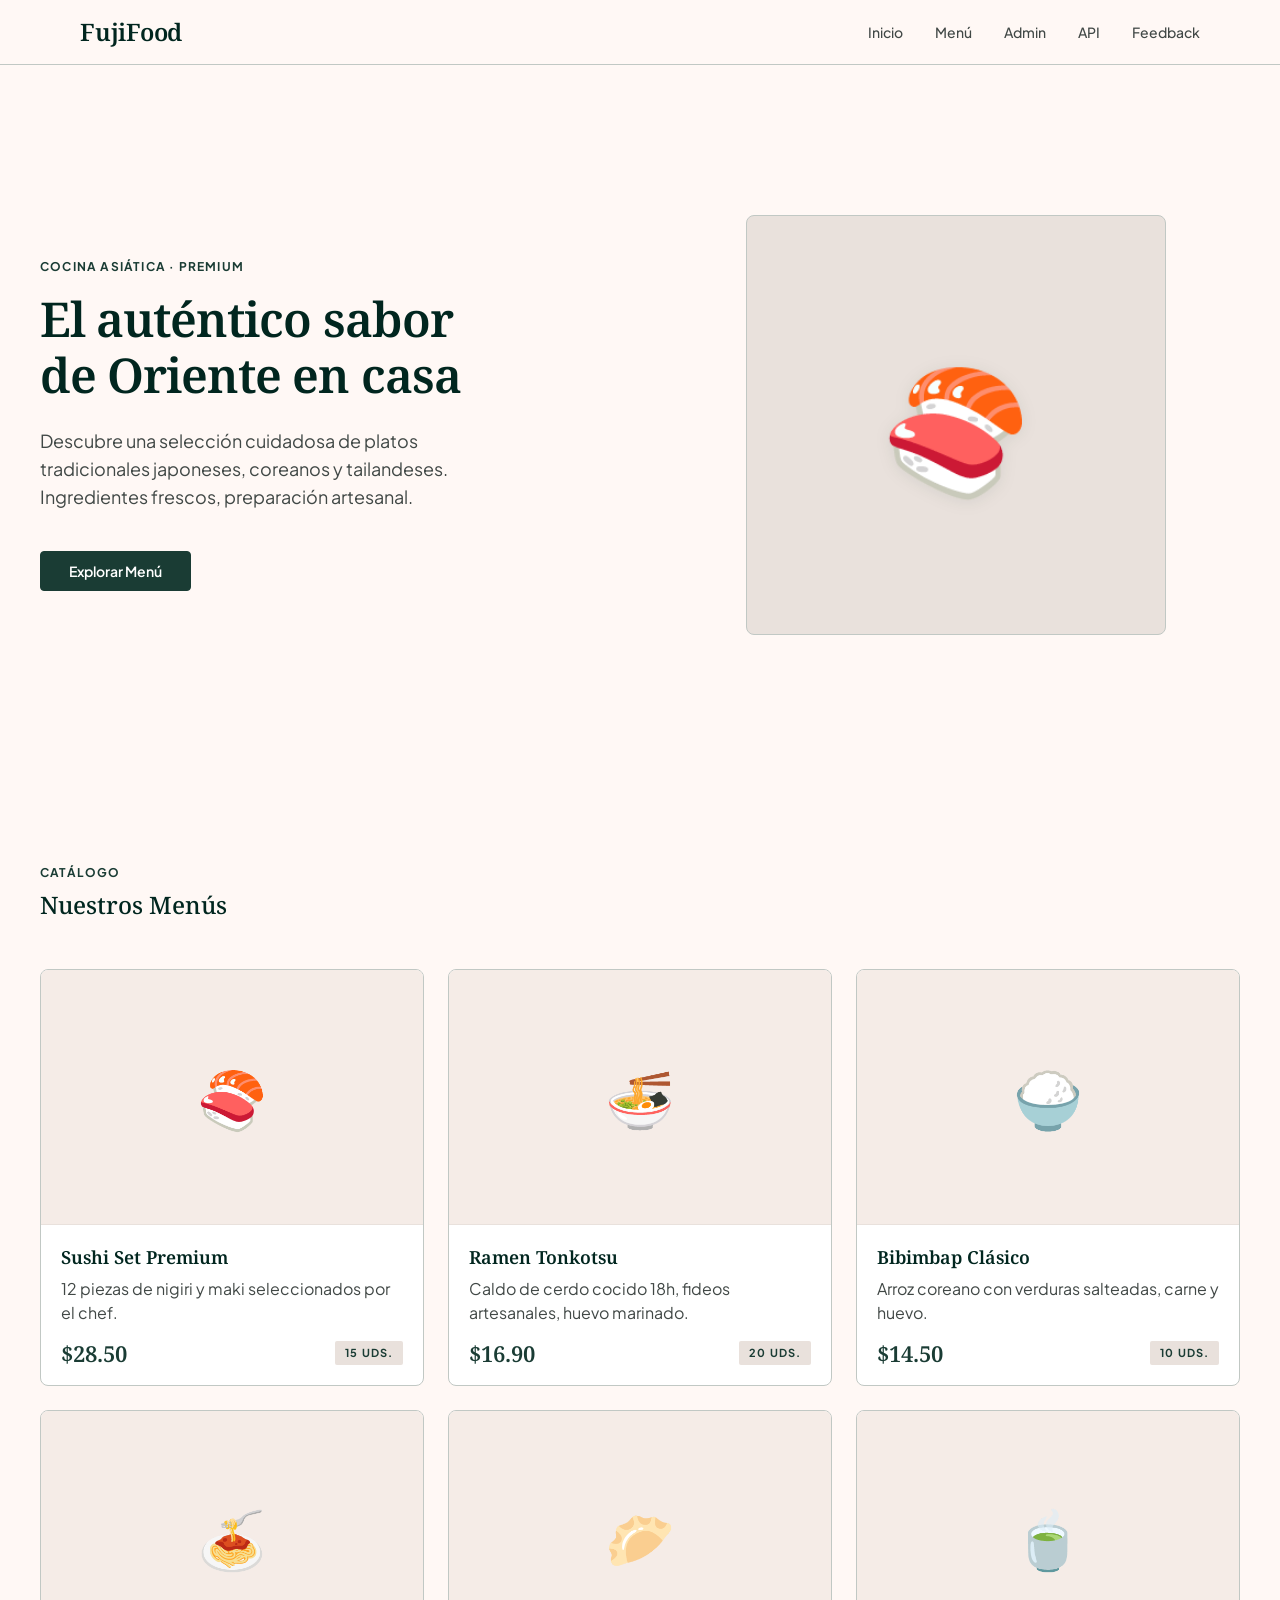
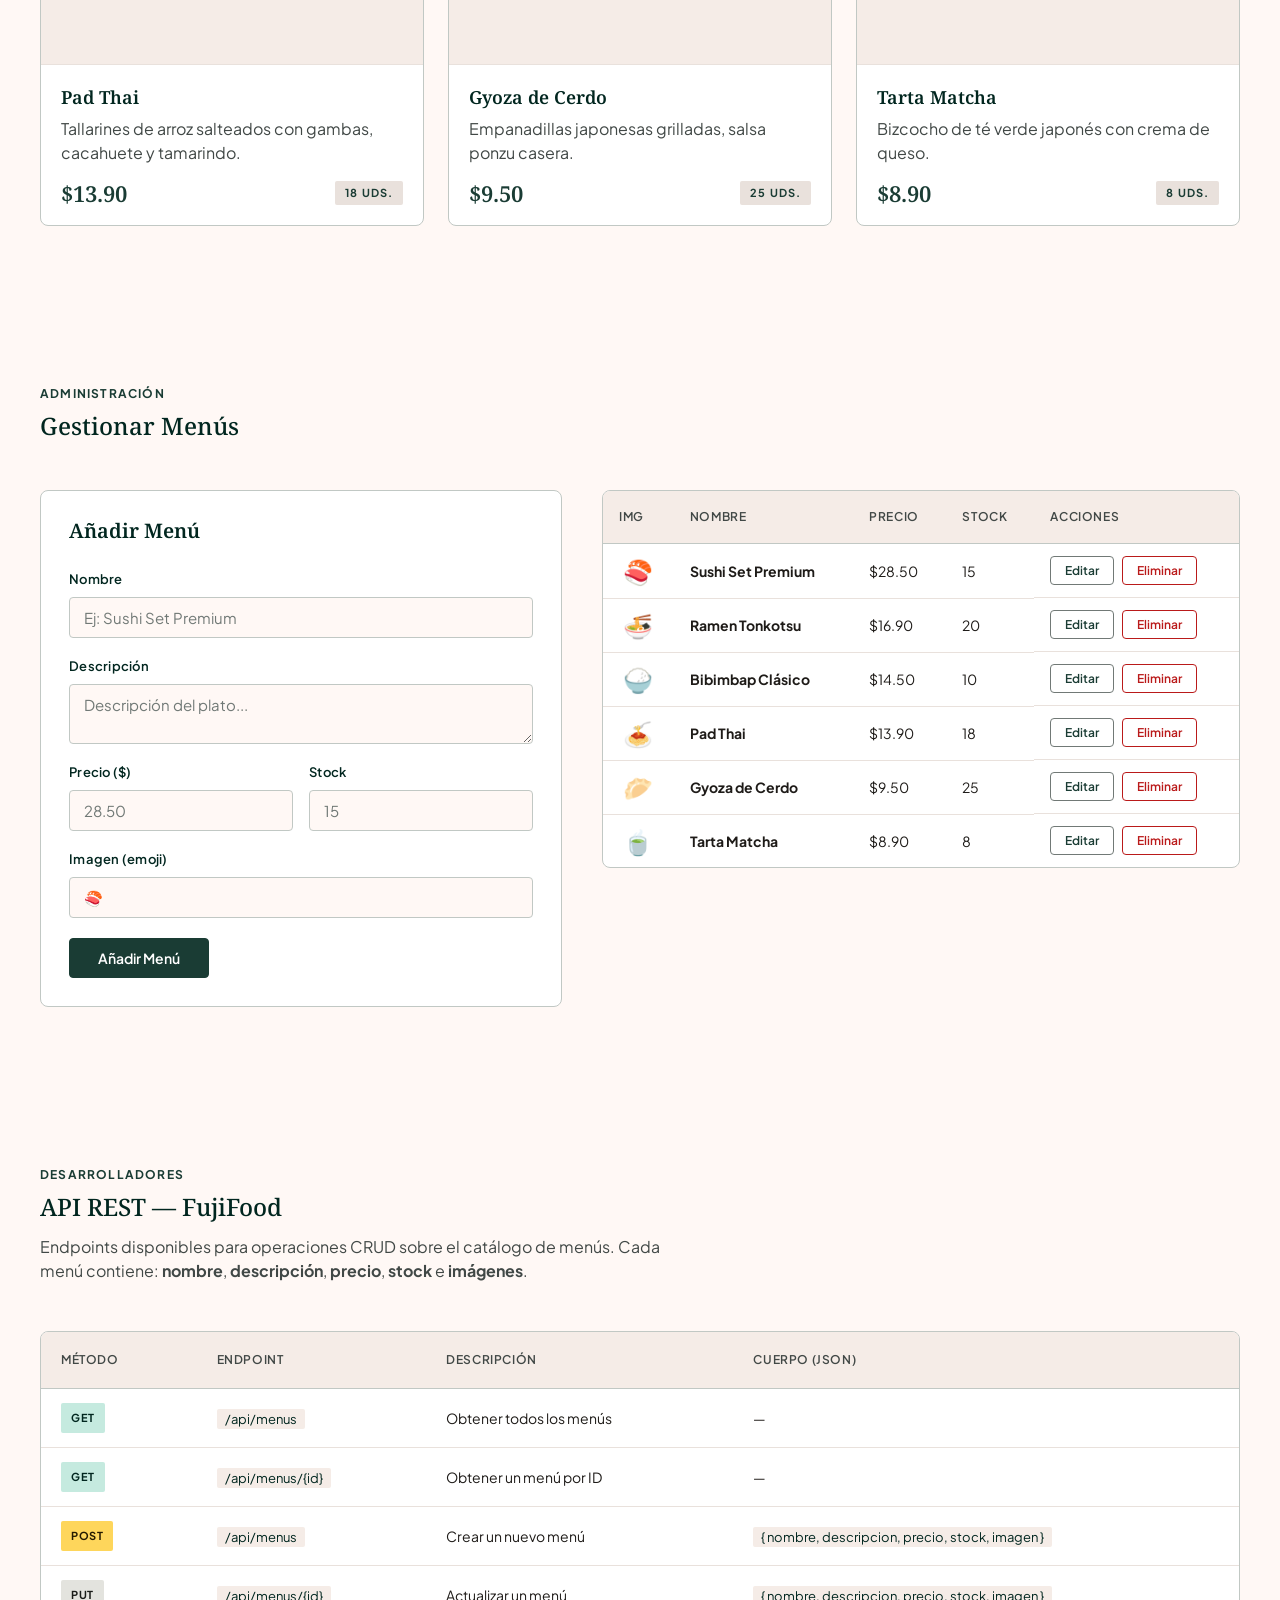
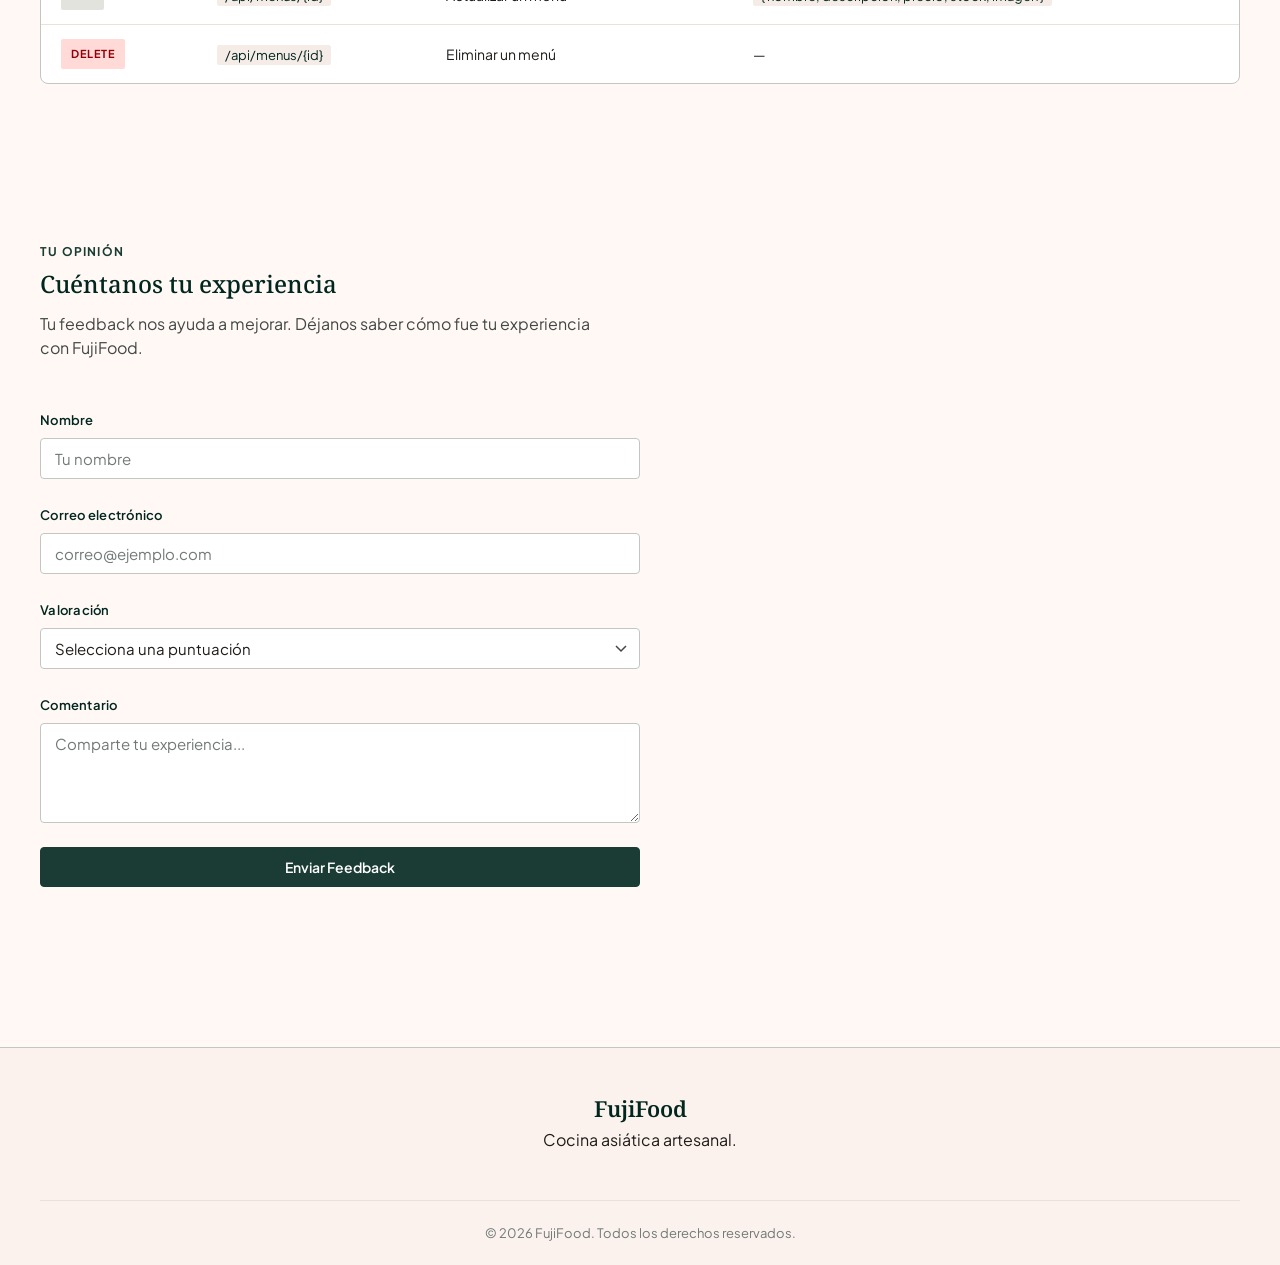
==== index.html @ 8ef65233 "Estructura inicial del proyecto" ====
<!DOCTYPE html>
<html lang="es">
<head>
  <meta charset="UTF-8" />
  <meta name="viewport" content="width=device-width, initial-scale=1.0" />
  <title>FujiFood — Cocina Asiática</title>
  <link rel="preconnect" href="https://fonts.googleapis.com" />
  <link rel="preconnect" href="https://fonts.gstatic.com" crossorigin />
  <link href="https://fonts.googleapis.com/css2?family=Noto+Serif:wght@400;500;600;700&family=Plus+Jakarta+Sans:wght@400;500;600;700&display=swap" rel="stylesheet" />
  <link rel="stylesheet" href="style.css" />
</head>
<body>

  <!-- NAVBAR -->
  <header class="navbar">
    <div class="navbar__inner container">
      <a href="#" class="navbar__logo">FujiFood</a>
      <nav class="navbar__links">
        <a href="#home">Inicio</a>
        <a href="#menu">Menú</a>
        <a href="#admin">Admin</a>
        <a href="#api">API</a>
        <a href="#feedback">Feedback</a>
      </nav>
      <button class="navbar__toggle" aria-label="Abrir menú">
        <span></span><span></span><span></span>
      </button>
    </div>
  </header>

  <main>

    <!-- HERO -->
    <section id="home" class="hero container">
      <div class="hero__content">
        <span class="hero__label label-caps">Cocina Asiática · Premium</span>
        <h1 class="hero__title display-lg">El auténtico sabor<br />de Oriente en casa</h1>
        <p class="hero__desc body-lg">
          Descubre una selección cuidadosa de platos tradicionales japoneses,
          coreanos y tailandeses. Ingredientes frescos, preparación artesanal.
        </p>
        <a href="#menu" class="btn btn--primary">Explorar Menú</a>
      </div>
      <div class="hero__visual">
        <div class="hero__image-placeholder">
          <span class="hero__emoji">🍣</span>
        </div>
      </div>
    </section>

    <!-- MENÚ / CATÁLOGO -->
    <section id="menu" class="section container">
      <div class="section__header">
        <span class="label-caps">Catálogo</span>
        <h2 class="headline-md">Nuestros Menús</h2>
      </div>

      <div class="catalog" id="catalog-container">
        <!-- Los productos se cargarán desde la API -->
      </div>
    </section>

    <!-- ADMIN -->
    <section id="admin" class="admin section container">
      <div class="section__header">
        <span class="label-caps">Administración</span>
        <h2 class="headline-md">Gestionar Menús</h2>
      </div>

      <div class="admin__layout">
        <div class="admin__form-wrapper">
          <h3 class="admin__form-title" id="form-title">Añadir Menú</h3>
          <form class="admin__form" id="admin-form">
            <div class="admin__group">
              <label for="admin-name" class="admin__label">Nombre</label>
              <input type="text" id="admin-name" class="admin__input" placeholder="Ej: Sushi Set Premium" required />
            </div>
            <div class="admin__group">
              <label for="admin-desc" class="admin__label">Descripción</label>
              <textarea id="admin-desc" class="admin__textarea" rows="2" placeholder="Descripción del plato..." required></textarea>
            </div>
            <div class="admin__row">
              <div class="admin__group">
                <label for="admin-price" class="admin__label">Precio ($)</label>
                <input type="number" id="admin-price" class="admin__input" step="0.01" min="0" placeholder="28.50" required />
              </div>
              <div class="admin__group">
                <label for="admin-stock" class="admin__label">Stock</label>
                <input type="number" id="admin-stock" class="admin__input" min="0" placeholder="15" required />
              </div>
            </div>
            <div class="admin__group">
              <label for="admin-image" class="admin__label">Imagen (emoji)</label>
              <input type="text" id="admin-image" class="admin__input" placeholder="🍣" maxlength="2" required />
            </div>
            <div class="admin__actions">
              <button type="submit" class="btn btn--primary" id="admin-submit">Añadir Menú</button>
              <button type="button" class="btn btn--secondary" id="admin-cancel" style="display:none">Cancelar</button>
            </div>
          </form>
        </div>

        <div class="admin__table-wrapper">
          <table class="admin__table">
            <thead>
              <tr>
                <th>Img</th>
                <th>Nombre</th>
                <th>Precio</th>
                <th>Stock</th>
                <th>Acciones</th>
              </tr>
            </thead>
            <tbody id="admin-table-body"></tbody>
          </table>
          <p class="admin__empty" id="admin-empty">No hay menús registrados.</p>
        </div>
      </div>
    </section>

    <!-- API DOCUMENTATION -->
    <section id="api" class="section container">
      <div class="section__header">
        <span class="label-caps">Desarrolladores</span>
        <h2 class="headline-md">API REST — FujiFood</h2>
        <p class="body-md api__intro">
          Endpoints disponibles para operaciones CRUD sobre el catálogo de menús.
          Cada menú contiene: <strong>nombre</strong>, <strong>descripción</strong>,
          <strong>precio</strong>, <strong>stock</strong> e <strong>imágenes</strong>.
        </p>
      </div>

      <div class="api-table-wrapper">
        <table class="api-table">
          <thead>
            <tr>
              <th>Método</th>
              <th>Endpoint</th>
              <th>Descripción</th>
              <th>Cuerpo (JSON)</th>
            </tr>
          </thead>
          <tbody>
            <tr>
              <td><span class="method method--get">GET</span></td>
              <td><code>/api/menus</code></td>
              <td>Obtener todos los menús</td>
              <td>—</td>
            </tr>
            <tr>
              <td><span class="method method--get">GET</span></td>
              <td><code>/api/menus/{id}</code></td>
              <td>Obtener un menú por ID</td>
              <td>—</td>
            </tr>
            <tr>
              <td><span class="method method--post">POST</span></td>
              <td><code>/api/menus</code></td>
              <td>Crear un nuevo menú</td>
              <td><code>{ nombre, descripcion, precio, stock, imagen }</code></td>
            </tr>
            <tr>
              <td><span class="method method--put">PUT</span></td>
              <td><code>/api/menus/{id}</code></td>
              <td>Actualizar un menú</td>
              <td><code>{ nombre, descripcion, precio, stock, imagen }</code></td>
            </tr>
            <tr>
              <td><span class="method method--delete">DELETE</span></td>
              <td><code>/api/menus/{id}</code></td>
              <td>Eliminar un menú</td>
              <td>—</td>
            </tr>
          </tbody>
        </table>
      </div>
    </section>

    <!-- FEEDBACK -->
    <section id="feedback" class="feedback section container">
      <div class="section__header">
        <span class="label-caps">Tu opinión</span>
        <h2 class="headline-md">Cuéntanos tu experiencia</h2>
        <p class="body-md feedback__intro">
          Tu feedback nos ayuda a mejorar. Déjanos saber cómo fue tu experiencia
          con FujiFood.
        </p>
      </div>

      <form class="feedback__form" id="feedback-form" novalidate>
        <div class="feedback__group">
          <label for="feedback-name" class="feedback__label">Nombre</label>
          <input type="text" id="feedback-name" class="feedback__input" placeholder="Tu nombre" required />
          <span class="feedback__error" id="name-error">El nombre es obligatorio.</span>
        </div>

        <div class="feedback__group">
          <label for="feedback-email" class="feedback__label">Correo electrónico</label>
          <input type="email" id="feedback-email" class="feedback__input" placeholder="correo@ejemplo.com" required />
          <span class="feedback__error" id="email-error">Ingresa un correo válido.</span>
        </div>

        <div class="feedback__group">
          <label for="feedback-rating" class="feedback__label">Valoración</label>
          <select id="feedback-rating" class="feedback__select" required>
            <option value="" disabled selected>Selecciona una puntuación</option>
            <option value="5">★★★★★ — Excelente</option>
            <option value="4">★★★★☆ — Muy bueno</option>
            <option value="3">★★★☆☆ — Bueno</option>
            <option value="2">★★☆☆☆ — Regular</option>
            <option value="1">★☆☆☆☆ — Malo</option>
          </select>
          <span class="feedback__error" id="rating-error">Selecciona una valoración.</span>
        </div>

        <div class="feedback__group">
          <label for="feedback-message" class="feedback__label">Comentario</label>
          <textarea id="feedback-message" class="feedback__textarea" rows="4" placeholder="Comparte tu experiencia..." required></textarea>
          <span class="feedback__error" id="message-error">El comentario no puede estar vacío.</span>
        </div>

        <button type="submit" class="btn btn--primary">Enviar Feedback</button>
        <p class="feedback__success" id="feedback-success">¡Gracias por tu feedback!</p>
      </form>
    </section>

  </main>

  <!-- FOOTER -->
  <footer class="footer">
    <div class="footer__inner container">
      <div class="footer__brand">
        <h3 class="footer__logo">FujiFood</h3>
        <p class="body-md">Cocina asiática artesanal.</p>
      </div>
    </div>
    <div class="footer__bottom container">
      <p class="body-sm">&copy; 2026 FujiFood. Todos los derechos reservados.</p>
    </div>
  </footer>

  <script src="script.js"></script>
   

</body>
</html>
---- style.css ----
/* ============================================
   FujiFood — Design System
   Basado en "Emerald Umami" (designe.md)
   ============================================ */

/* --- Reset & Base --- */
*,
*::before,
*::after {
  margin: 0;
  padding: 0;
  box-sizing: border-box;
}

html {
  scroll-behavior: smooth;
  -webkit-font-smoothing: antialiased;
}

body {
  background: #fff8f5;
  color: #1e1b18;
  font-family: 'Plus Jakarta Sans', sans-serif;
  font-size: 16px;
  line-height: 24px;
}

img {
  display: block;
  max-width: 100%;
}

a {
  color: inherit;
  text-decoration: none;
}

/* --- Container --- */
.container {
  max-width: 1200px;
  margin: 0 auto;
  padding: 0 40px;
}

@media (max-width: 768px) {
  .container {
    padding: 0 16px;
  }
}

/* --- Typography Utility Classes --- */
.display-lg {
  font-family: 'Noto Serif', serif;
  font-size: 48px;
  font-weight: 600;
  line-height: 56px;
  letter-spacing: -0.02em;
}

.headline-md {
  font-family: 'Noto Serif', serif;
  font-size: 24px;
  font-weight: 500;
  line-height: 32px;
}

.body-lg {
  font-family: 'Plus Jakarta Sans', sans-serif;
  font-size: 18px;
  font-weight: 400;
  line-height: 28px;
}

.body-md {
  font-family: 'Plus Jakarta Sans', sans-serif;
  font-size: 16px;
  font-weight: 400;
  line-height: 24px;
}

.label-caps {
  font-family: 'Plus Jakarta Sans', sans-serif;
  font-size: 12px;
  font-weight: 700;
  line-height: 16px;
  letter-spacing: 0.1em;
  text-transform: uppercase;
}

/* --- Navbar --- */
.navbar {
  position: sticky;
  top: 0;
  z-index: 100;
  background: rgba(255, 248, 245, 0.92);
  backdrop-filter: blur(8px);
  border-bottom: 1px solid #c1c8c4;
}

.navbar__inner {
  display: flex;
  align-items: center;
  justify-content: space-between;
  height: 64px;
}

.navbar__logo {
  font-family: 'Noto Serif', serif;
  font-size: 24px;
  font-weight: 600;
  color: #01261f;
  letter-spacing: -0.01em;
}

.navbar__links {
  display: flex;
  gap: 32px;
}

.navbar__links a {
  font-family: 'Plus Jakarta Sans', sans-serif;
  font-size: 14px;
  font-weight: 500;
  color: #414846;
  transition: color 0.2s;
}

.navbar__links a:hover {
  color: #01261f;
}

.navbar__toggle {
  display: none;
  flex-direction: column;
  gap: 4px;
  background: none;
  border: none;
  cursor: pointer;
  padding: 4px;
}

.navbar__toggle span {
  display: block;
  width: 20px;
  height: 2px;
  background: #1e1b18;
  border-radius: 2px;
}

@media (max-width: 768px) {
  .navbar__links {
    display: none;
  }
  .navbar__toggle {
    display: flex;
  }
}

/* --- Buttons --- */
.btn {
  display: inline-flex;
  align-items: center;
  justify-content: center;
  font-family: 'Plus Jakarta Sans', sans-serif;
  font-size: 14px;
  font-weight: 600;
  line-height: 1;
  padding: 12px 28px;
  border-radius: 4px;
  border: 1px solid transparent;
  cursor: pointer;
  transition: background 0.25s, color 0.25s, border-color 0.25s;
}

.btn--primary {
  background: #1a3c34;
  color: #ffffff;
  border-color: #1a3c34;
}

.btn--primary:hover {
  background: #01261f;
  border-color: #01261f;
}

.btn--secondary {
  background: transparent;
  color: #1a3c34;
  border-color: #717976;
}

.btn--secondary:hover {
  border-color: #1a3c34;
  background: rgba(26, 60, 52, 0.06);
}

/* --- Sections --- */
.section {
  padding: 80px 0;
}

.section__header {
  margin-bottom: 48px;
}

.section__header .label-caps {
  display: block;
  margin-bottom: 8px;
  color: #1a3c34;
}

.section__header h2 {
  color: #01261f;
}

/* --- Hero --- */
.hero {
  display: flex;
  align-items: center;
  gap: 64px;
  padding: 80px 0;
  min-height: 80vh;
}

.hero__content {
  flex: 1;
}

.hero__label {
  display: block;
  margin-bottom: 16px;
  color: #1a3c34;
}

.hero__title {
  color: #01261f;
  margin-bottom: 24px;
}

.hero__desc {
  color: #414846;
  margin-bottom: 40px;
  max-width: 480px;
}

.hero__visual {
  flex: 1;
  display: flex;
  justify-content: center;
}

.hero__image-placeholder {
  width: 100%;
  max-width: 420px;
  aspect-ratio: 1;
  border-radius: 8px;
  background: #e9e1dc;
  display: flex;
  align-items: center;
  justify-content: center;
  border: 1px solid #c1c8c4;
}

.hero__emoji {
  font-size: 120px;
  line-height: 1;
  filter: drop-shadow(0 2px 8px rgba(1, 38, 31, 0.08));
}

@media (max-width: 768px) {
  .hero {
    flex-direction: column;
    padding: 48px 0;
    gap: 40px;
    min-height: auto;
  }
  .hero__title {
    font-size: 32px;
    line-height: 40px;
    letter-spacing: -0.01em;
  }
}

/* --- Catalog / Cards --- */
.catalog {
  display: grid;
  grid-template-columns: repeat(3, 1fr);
  gap: 24px;
}

@media (max-width: 900px) {
  .catalog {
    grid-template-columns: repeat(2, 1fr);
  }
}

@media (max-width: 560px) {
  .catalog {
    grid-template-columns: 1fr;
  }
}

.card {
  border: 1px solid #c1c8c4;
  border-radius: 8px;
  overflow: hidden;
  background: #ffffff;
  transition: border-color 0.25s;
}

.card:hover {
  border-color: #717976;
}

.card__image {
  width: 100%;
  aspect-ratio: 3 / 2;
  background: #f5ece7;
  display: flex;
  align-items: center;
  justify-content: center;
  border-bottom: 1px solid #e9e1dc;
}

.card__emoji {
  font-size: 56px;
  line-height: 1;
}

.card__body {
  padding: 20px;
}

.card__title {
  font-family: 'Noto Serif', serif;
  font-size: 18px;
  font-weight: 600;
  color: #01261f;
  margin-bottom: 8px;
}

.card__desc {
  color: #414846;
  margin-bottom: 16px;
}

.card__meta {
  display: flex;
  align-items: center;
  justify-content: space-between;
}

.card__price {
  font-family: 'Noto Serif', serif;
  font-size: 22px;
  font-weight: 600;
  color: #1a3c34;
}

.card__stock {
  padding: 4px 10px;
  border-radius: 2px;
  font-size: 11px;
}

.card__stock--available {
  background: #e9e1dc;
  color: #1a3c34;
}

.card__stock--empty {
  background: #ffdad6;
  color: #93000a;
}

/* --- API Table --- */
.api__intro {
  color: #414846;
  margin-top: 12px;
  max-width: 640px;
}

.api-table-wrapper {
  overflow-x: auto;
  border: 1px solid #c1c8c4;
  border-radius: 8px;
  background: #ffffff;
}

.api-table {
  width: 100%;
  border-collapse: collapse;
  font-family: 'Plus Jakarta Sans', sans-serif;
  font-size: 14px;
}

.api-table th {
  text-align: left;
  padding: 16px 20px;
  font-weight: 600;
  font-size: 12px;
  letter-spacing: 0.05em;
  text-transform: uppercase;
  color: #414846;
  background: #f5ece7;
  border-bottom: 1px solid #c1c8c4;
}

.api-table td {
  padding: 14px 20px;
  color: #1e1b18;
  border-bottom: 1px solid #e9e1dc;
}

.api-table tr:last-child td {
  border-bottom: none;
}

.api-table code {
  font-family: 'Plus Jakarta Sans', monospace;
  font-size: 13px;
  background: #f5ece7;
  padding: 2px 8px;
  border-radius: 2px;
  color: #01261f;
}

.method {
  display: inline-block;
  font-size: 11px;
  font-weight: 700;
  letter-spacing: 0.05em;
  padding: 3px 10px;
  border-radius: 2px;
}

.method--get {
  background: #c5eadf;
  color: #01261f;
}

.method--post {
  background: #fed65b;
  color: #241a00;
}

.method--put {
  background: #e3e3de;
  color: #1a1c19;
}

.method--delete {
  background: #ffdad6;
  color: #93000a;
}

/* --- Admin --- */
.admin__layout {
  display: grid;
  grid-template-columns: 1fr 1.5fr;
  gap: 40px;
  align-items: start;
}

@media (max-width: 860px) {
  .admin__layout {
    grid-template-columns: 1fr;
  }
}

.admin__form-wrapper {
  background: #ffffff;
  border: 1px solid #c1c8c4;
  border-radius: 8px;
  padding: 28px;
}

.admin__form-title {
  font-family: 'Noto Serif', serif;
  font-size: 20px;
  font-weight: 600;
  color: #01261f;
  margin-bottom: 24px;
}

.admin__form {
  display: flex;
  flex-direction: column;
  gap: 16px;
}

.admin__group {
  display: flex;
  flex-direction: column;
  gap: 6px;
}

.admin__label {
  font-family: 'Plus Jakarta Sans', sans-serif;
  font-size: 13px;
  font-weight: 600;
  color: #01261f;
  letter-spacing: 0.02em;
}

.admin__input,
.admin__textarea {
  font-family: 'Plus Jakarta Sans', sans-serif;
  font-size: 15px;
  color: #1e1b18;
  background: #fff8f5;
  border: 1px solid #c1c8c4;
  border-radius: 4px;
  padding: 10px 14px;
  outline: none;
  transition: border-color 0.2s;
}

.admin__input:focus,
.admin__textarea:focus {
  border-color: #1a3c34;
}

.admin__input::placeholder,
.admin__textarea::placeholder {
  color: #717976;
}

.admin__textarea {
  resize: vertical;
  min-height: 60px;
}

.admin__row {
  display: grid;
  grid-template-columns: 1fr 1fr;
  gap: 16px;
}

.admin__actions {
  display: flex;
  gap: 12px;
  margin-top: 4px;
}

.admin__table-wrapper {
  overflow-x: auto;
  border: 1px solid #c1c8c4;
  border-radius: 8px;
  background: #ffffff;
}

.admin__table {
  width: 100%;
  border-collapse: collapse;
  font-family: 'Plus Jakarta Sans', sans-serif;
  font-size: 14px;
}

.admin__table th {
  text-align: left;
  padding: 14px 16px;
  font-weight: 600;
  font-size: 12px;
  letter-spacing: 0.05em;
  text-transform: uppercase;
  color: #414846;
  background: #f5ece7;
  border-bottom: 1px solid #c1c8c4;
}

.admin__table td {
  padding: 12px 16px;
  color: #1e1b18;
  border-bottom: 1px solid #e9e1dc;
  vertical-align: middle;
}

.admin__table tr:last-child td {
  border-bottom: none;
}

.admin__cell-img {
  font-size: 24px;
  text-align: center;
}

.admin__cell-actions {
  display: flex;
  gap: 8px;
}

.admin__btn {
  font-family: 'Plus Jakarta Sans', sans-serif;
  font-size: 12px;
  font-weight: 600;
  padding: 6px 14px;
  border-radius: 4px;
  border: 1px solid transparent;
  cursor: pointer;
  transition: background 0.2s, color 0.2s;
}

.admin__btn--edit {
  background: transparent;
  color: #1a3c34;
  border-color: #717976;
}

.admin__btn--edit:hover {
  border-color: #1a3c34;
  background: rgba(26, 60, 52, 0.06);
}

.admin__btn--delete {
  background: transparent;
  color: #ba1a1a;
  border-color: #ba1a1a;
}

.admin__btn--delete:hover {
  background: #ba1a1a;
  color: #ffffff;
}

.admin__empty {
  padding: 32px 16px;
  text-align: center;
  color: #717976;
  font-size: 14px;
}

/* --- Feedback --- */
.feedback__intro {
  color: #414846;
  margin-top: 12px;
  max-width: 560px;
}

.feedback__form {
  max-width: 600px;
  display: flex;
  flex-direction: column;
  gap: 24px;
}

.feedback__group {
  display: flex;
  flex-direction: column;
  gap: 6px;
}

.feedback__label {
  font-family: 'Plus Jakarta Sans', sans-serif;
  font-size: 13px;
  font-weight: 600;
  color: #01261f;
  letter-spacing: 0.02em;
}

.feedback__input,
.feedback__select,
.feedback__textarea {
  font-family: 'Plus Jakarta Sans', sans-serif;
  font-size: 15px;
  color: #1e1b18;
  background: #ffffff;
  border: 1px solid #c1c8c4;
  border-radius: 4px;
  padding: 10px 14px;
  outline: none;
  transition: border-color 0.2s;
}

.feedback__input:focus,
.feedback__select:focus,
.feedback__textarea:focus {
  border-color: #1a3c34;
}

.feedback__input::placeholder,
.feedback__textarea::placeholder {
  color: #717976;
}

.feedback__select {
  appearance: none;
  background-image: url("data:image/svg+xml,%3Csvg xmlns='http://www.w3.org/2000/svg' width='12' height='8'%3E%3Cpath d='M1 1l5 5 5-5' stroke='%23414846' stroke-width='1.5' fill='none'/%3E%3C/svg%3E");
  background-repeat: no-repeat;
  background-position: right 12px center;
  cursor: pointer;
}

.feedback__textarea {
  resize: vertical;
  min-height: 100px;
}

.feedback__error {
  display: none;
  font-size: 12px;
  color: #ba1a1a;
  line-height: 1.4;
}

.feedback__error--visible {
  display: block;
}

.feedback__success {
  display: none;
  font-family: 'Plus Jakarta Sans', sans-serif;
  font-size: 15px;
  font-weight: 600;
  color: #1a3c34;
  margin-top: 4px;
}

.feedback__success--visible {
  display: block;
}

/* --- Footer --- */
.footer {
  margin-top: 80px;
  border-top: 1px solid #c1c8c4;
  background: #fbf2ed;
}

.footer__inner {
  display: flex;
  justify-content: center;
  padding: 48px 0;
  text-align: center;
}

.footer__logo {
  font-family: 'Noto Serif', serif;
  font-size: 22px;
  font-weight: 600;
  color: #01261f;
  margin-bottom: 8px;
}

.footer__bottom {
  padding: 20px 0;
  border-top: 1px solid #e9e1dc;
  text-align: center;
}

.footer__bottom p {
  font-size: 13px;
  color: #717976;
}
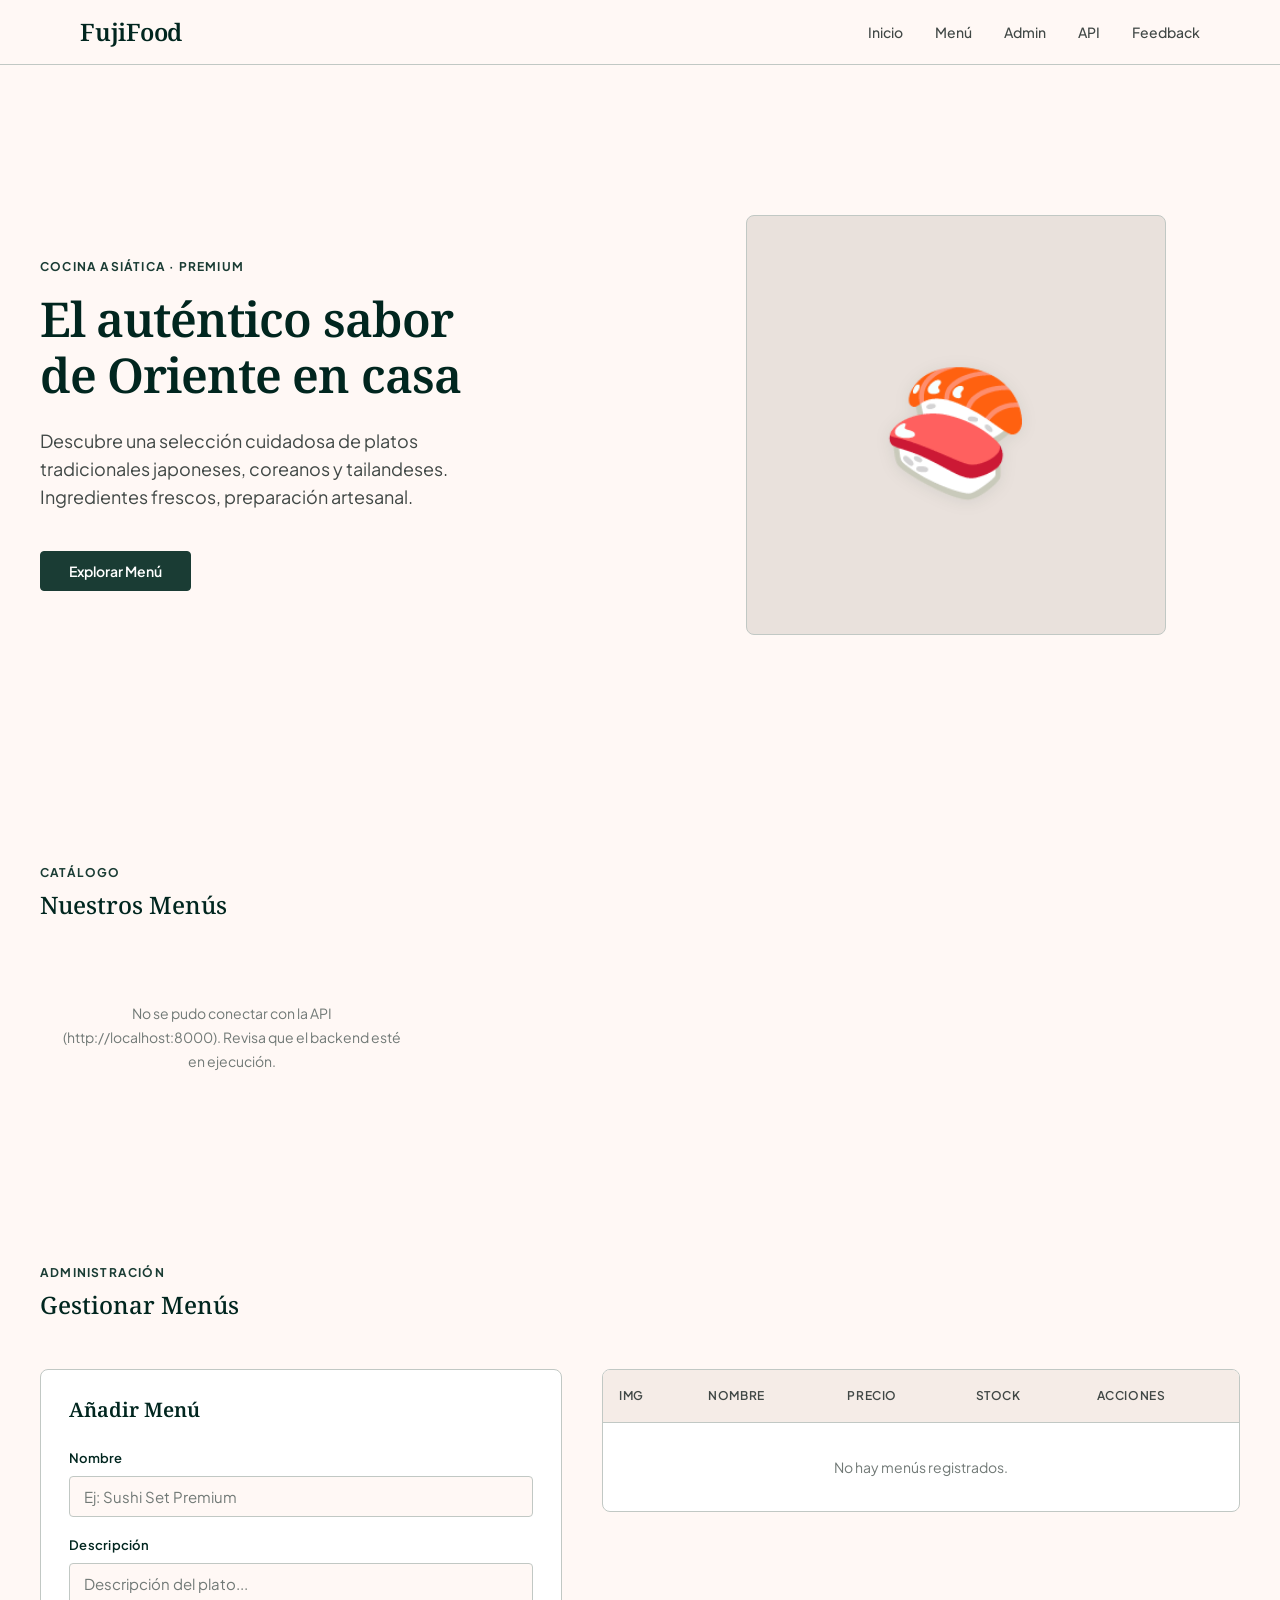
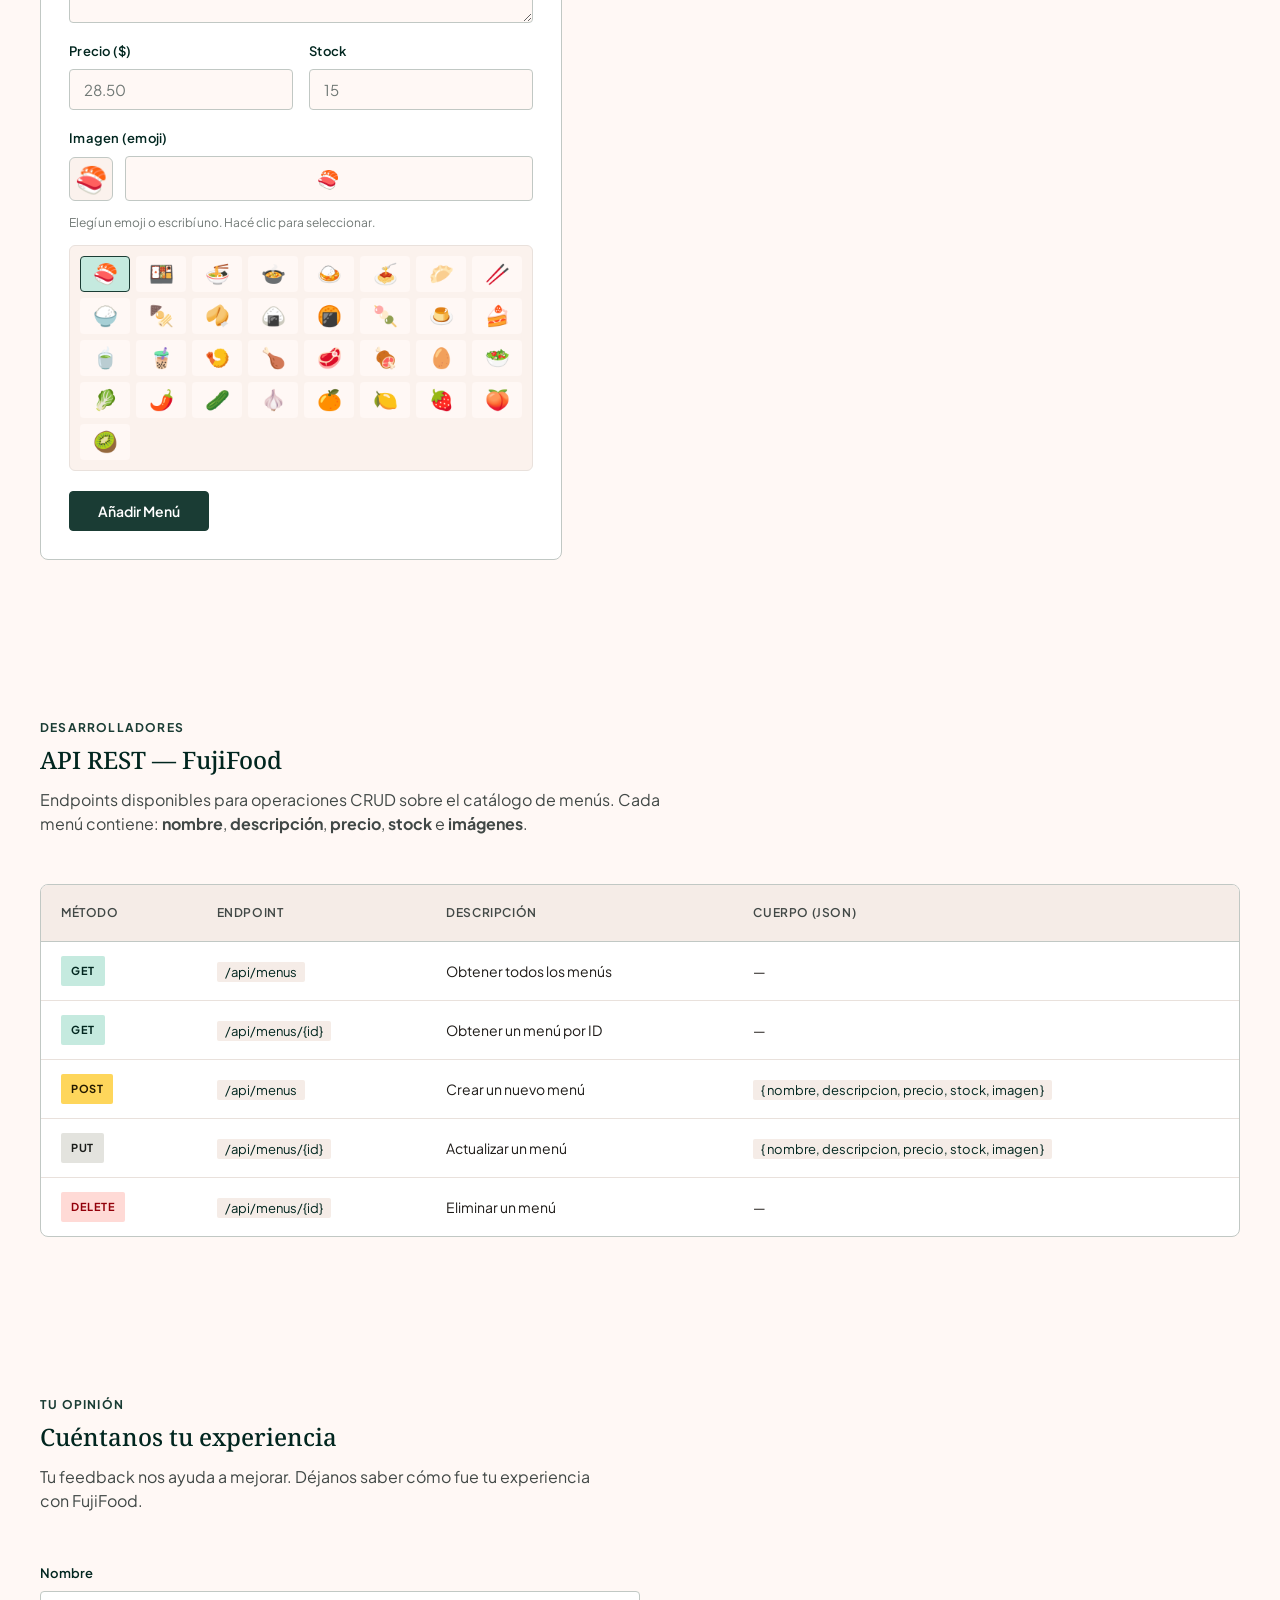
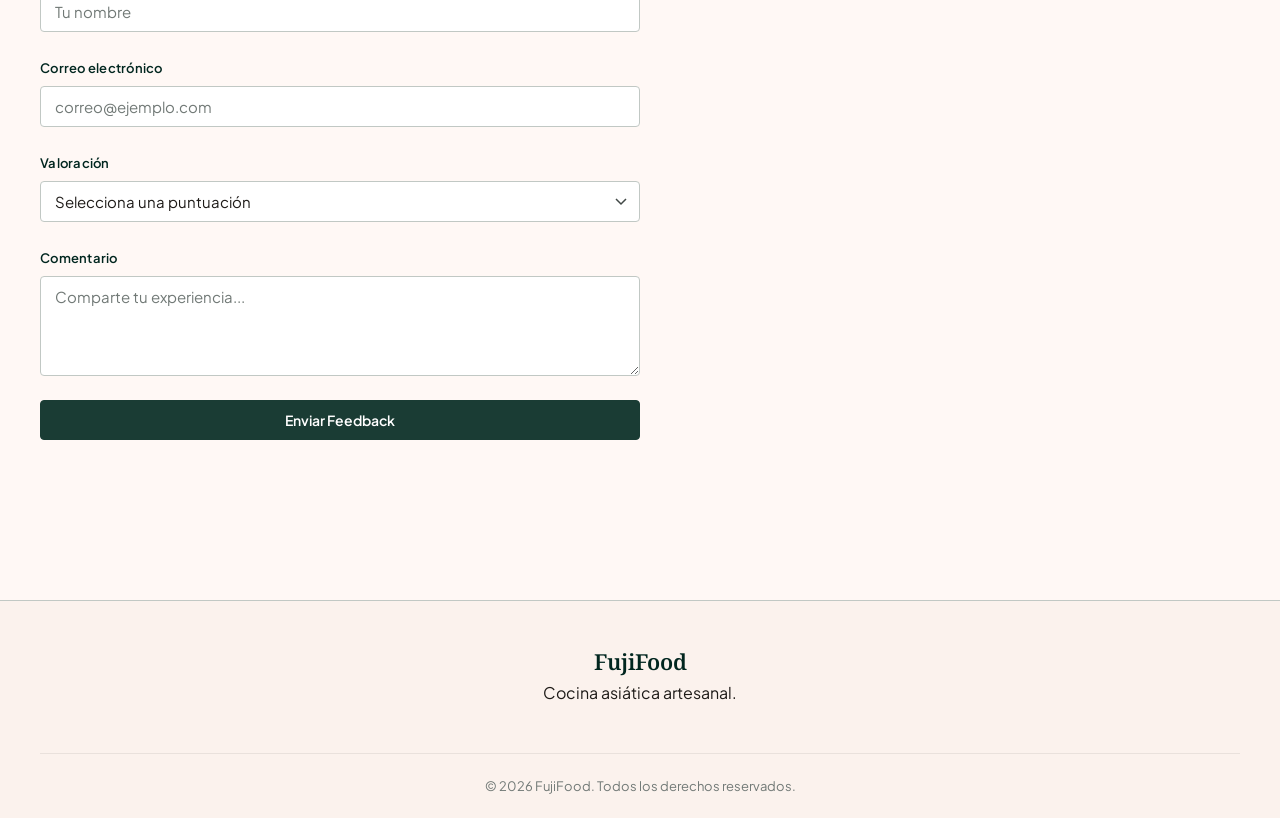
==== commit 1e6dee8f: "feat: conexion back con front" ====
--- a/index.html
+++ b/index.html
@@ -91,7 +91,14 @@
             </div>
             <div class="admin__group">
               <label for="admin-image" class="admin__label">Imagen (emoji)</label>
-              <input type="text" id="admin-image" class="admin__input" placeholder="🍣" maxlength="2" required />
+              <div class="emoji-picker">
+                <div class="emoji-picker__preview">
+                  <span class="emoji-picker__current" id="emoji-picker-current">🍣</span>
+                  <input type="text" id="admin-image" class="admin__input emoji-picker__input" placeholder="🍣" maxlength="2" required />
+                </div>
+                <p class="emoji-picker__hint">Elegí un emoji o escribí uno. Hacé clic para seleccionar.</p>
+                <div class="emoji-picker__grid" id="emoji-picker-grid"><!-- se llena por JS --></div>
+              </div>
             </div>
             <div class="admin__actions">
               <button type="submit" class="btn btn--primary" id="admin-submit">Añadir Menú</button>
--- a/style.css
+++ b/style.css
@@ -526,6 +526,85 @@
   color: #717976;
 }
 
+/* --- Emoji picker --- */
+.emoji-picker {
+  display: flex;
+  flex-direction: column;
+  gap: 10px;
+}
+
+.emoji-picker__preview {
+  display: flex;
+  align-items: center;
+  gap: 12px;
+}
+
+.emoji-picker__current {
+  display: inline-flex;
+  align-items: center;
+  justify-content: center;
+  width: 44px;
+  height: 44px;
+  font-size: 26px;
+  line-height: 1;
+  background: #fbf2ed;
+  border: 1px solid #c1c8c4;
+  border-radius: 6px;
+}
+
+.emoji-picker__input {
+  flex: 1;
+  font-size: 18px;
+  text-align: center;
+  letter-spacing: 0.1em;
+}
+
+.emoji-picker__hint {
+  font-size: 12px;
+  color: #717976;
+  margin: 0;
+}
+
+.emoji-picker__grid {
+  display: grid;
+  grid-template-columns: repeat(8, 1fr);
+  gap: 6px;
+  padding: 10px;
+  background: #fbf2ed;
+  border: 1px solid #e9e1dc;
+  border-radius: 6px;
+}
+
+.emoji-picker__btn {
+  display: inline-flex;
+  align-items: center;
+  justify-content: center;
+  height: 36px;
+  font-size: 20px;
+  line-height: 1;
+  background: #fff8f5;
+  border: 1px solid transparent;
+  border-radius: 4px;
+  cursor: pointer;
+  transition: border-color 0.15s, background-color 0.15s;
+}
+
+.emoji-picker__btn:hover {
+  background: #f5ece7;
+  border-color: #c1c8c4;
+}
+
+.emoji-picker__btn--selected {
+  background: #c5eadf;
+  border-color: #1a3c34;
+}
+
+@media (max-width: 768px) {
+  .emoji-picker__grid {
+    grid-template-columns: repeat(6, 1fr);
+  }
+}
+
 .admin__textarea {
   resize: vertical;
   min-height: 60px;
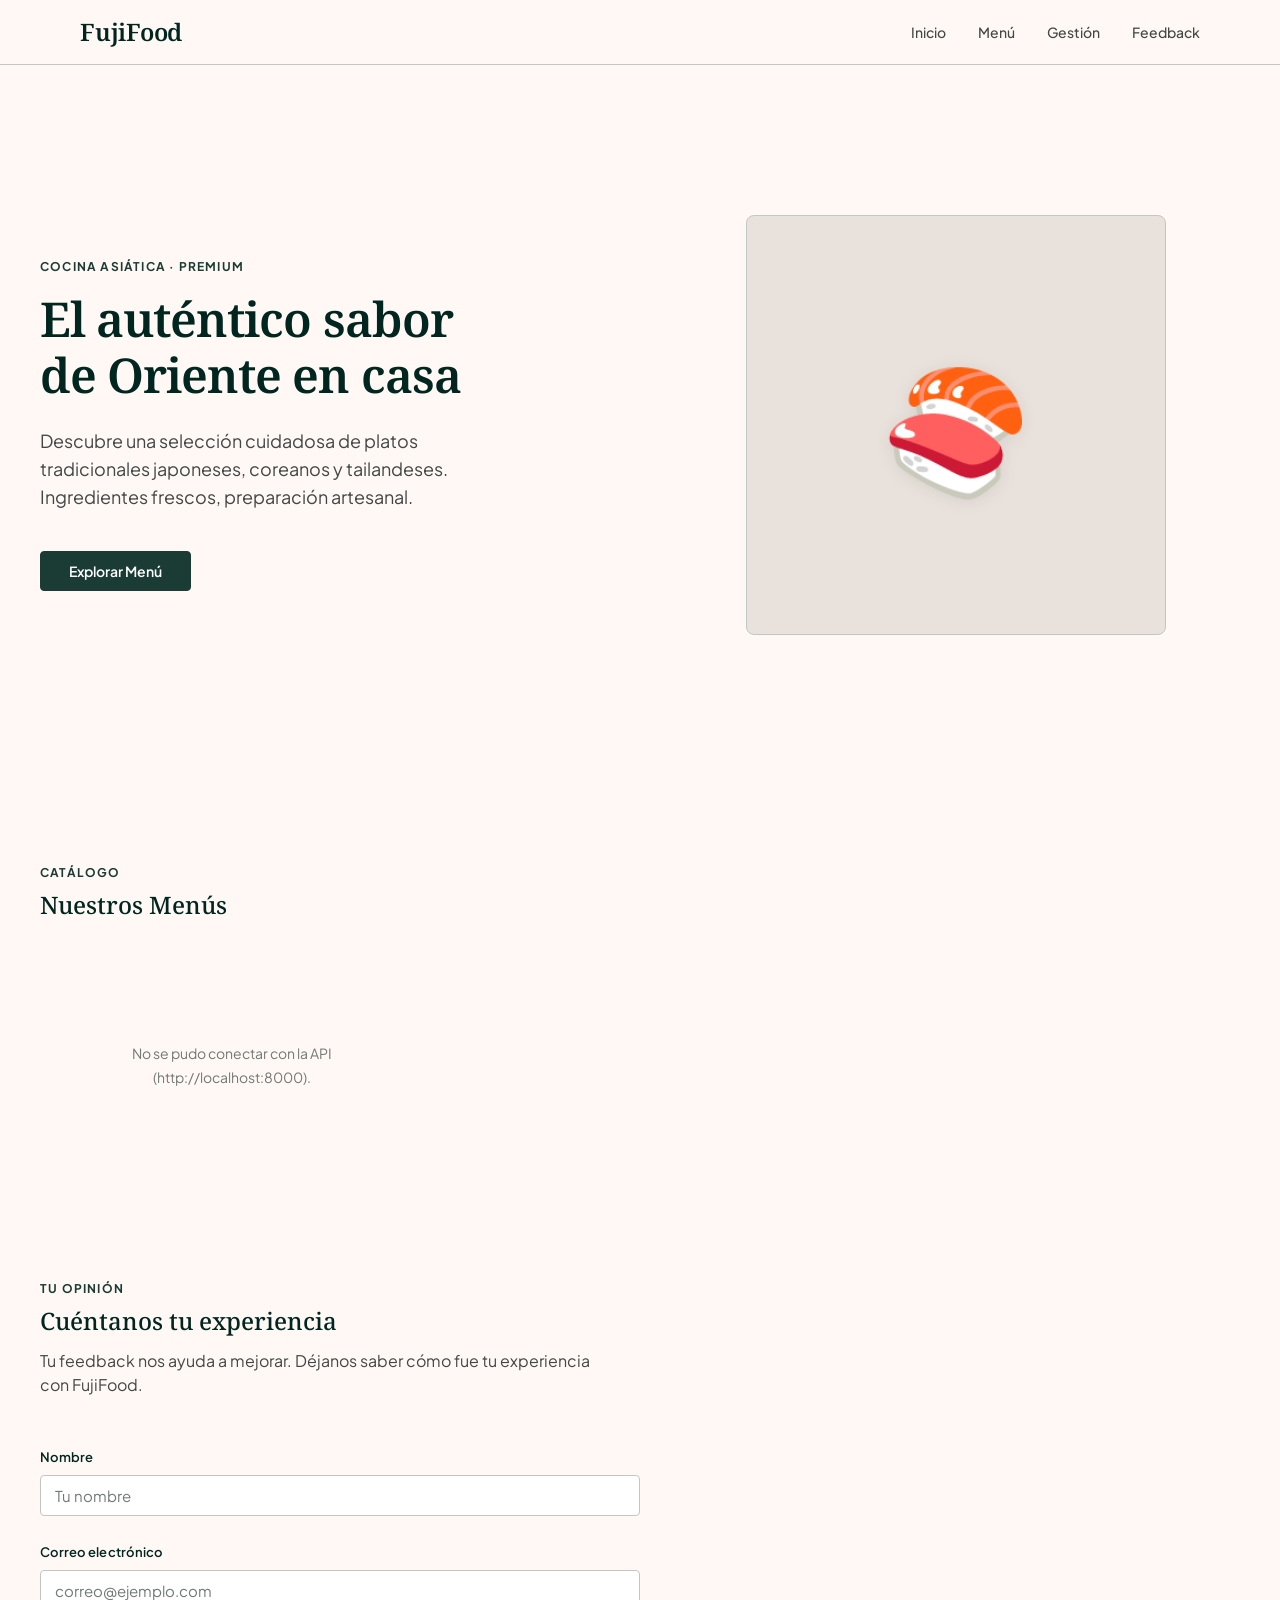
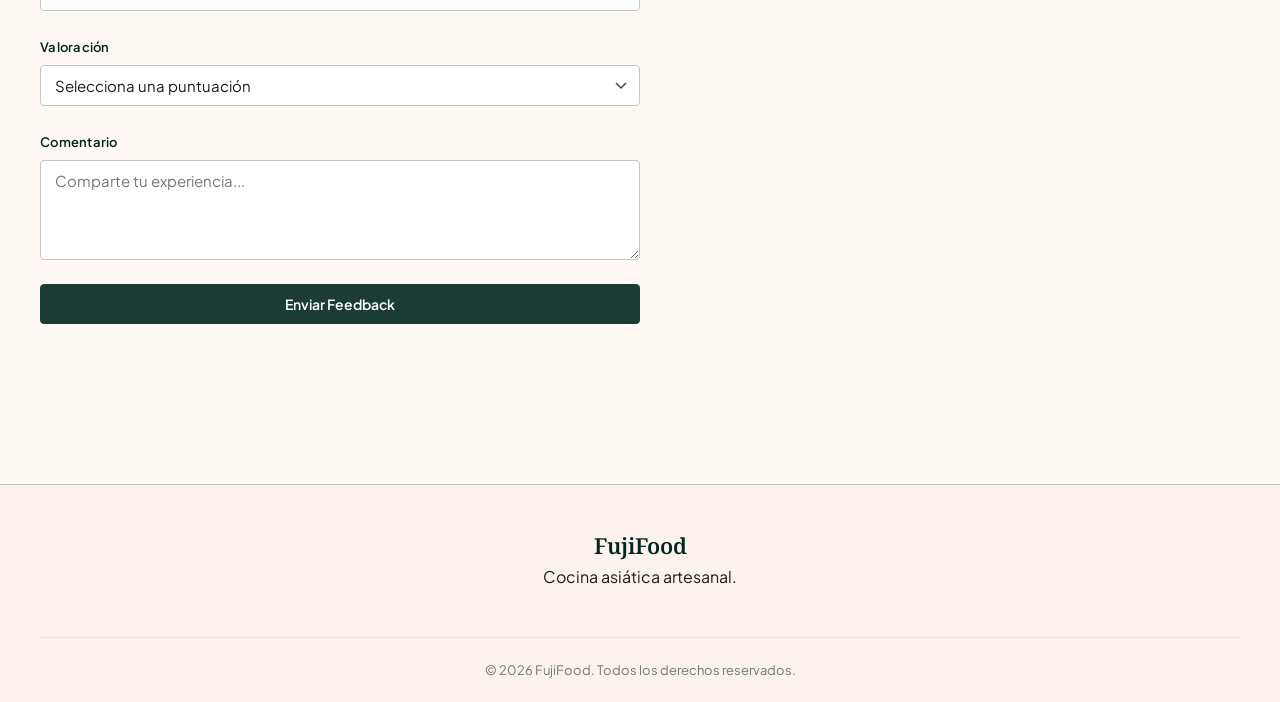
==== commit df5f7922: "feat: vesion1.0" ====
--- a/index.html
+++ b/index.html
@@ -18,8 +18,7 @@
       <nav class="navbar__links">
         <a href="#home">Inicio</a>
         <a href="#menu">Menú</a>
-        <a href="#admin">Admin</a>
-        <a href="#api">API</a>
+        <a href="admin.html">Gestión</a>
         <a href="#feedback">Feedback</a>
       </nav>
       <button class="navbar__toggle" aria-label="Abrir menú">
@@ -55,134 +54,16 @@
         <h2 class="headline-md">Nuestros Menús</h2>
       </div>
 
+      <div class="catalog__categories" id="category-tabs">
+        <!-- Categorías se cargan desde JS -->
+      </div>
+
       <div class="catalog" id="catalog-container">
         <!-- Los productos se cargarán desde la API -->
       </div>
     </section>
 
-    <!-- ADMIN -->
-    <section id="admin" class="admin section container">
-      <div class="section__header">
-        <span class="label-caps">Administración</span>
-        <h2 class="headline-md">Gestionar Menús</h2>
-      </div>
-
-      <div class="admin__layout">
-        <div class="admin__form-wrapper">
-          <h3 class="admin__form-title" id="form-title">Añadir Menú</h3>
-          <form class="admin__form" id="admin-form">
-            <div class="admin__group">
-              <label for="admin-name" class="admin__label">Nombre</label>
-              <input type="text" id="admin-name" class="admin__input" placeholder="Ej: Sushi Set Premium" required />
-            </div>
-            <div class="admin__group">
-              <label for="admin-desc" class="admin__label">Descripción</label>
-              <textarea id="admin-desc" class="admin__textarea" rows="2" placeholder="Descripción del plato..." required></textarea>
-            </div>
-            <div class="admin__row">
-              <div class="admin__group">
-                <label for="admin-price" class="admin__label">Precio ($)</label>
-                <input type="number" id="admin-price" class="admin__input" step="0.01" min="0" placeholder="28.50" required />
-              </div>
-              <div class="admin__group">
-                <label for="admin-stock" class="admin__label">Stock</label>
-                <input type="number" id="admin-stock" class="admin__input" min="0" placeholder="15" required />
-              </div>
-            </div>
-            <div class="admin__group">
-              <label for="admin-image" class="admin__label">Imagen (emoji)</label>
-              <div class="emoji-picker">
-                <div class="emoji-picker__preview">
-                  <span class="emoji-picker__current" id="emoji-picker-current">🍣</span>
-                  <input type="text" id="admin-image" class="admin__input emoji-picker__input" placeholder="🍣" maxlength="2" required />
-                </div>
-                <p class="emoji-picker__hint">Elegí un emoji o escribí uno. Hacé clic para seleccionar.</p>
-                <div class="emoji-picker__grid" id="emoji-picker-grid"><!-- se llena por JS --></div>
-              </div>
-            </div>
-            <div class="admin__actions">
-              <button type="submit" class="btn btn--primary" id="admin-submit">Añadir Menú</button>
-              <button type="button" class="btn btn--secondary" id="admin-cancel" style="display:none">Cancelar</button>
-            </div>
-          </form>
-        </div>
-
-        <div class="admin__table-wrapper">
-          <table class="admin__table">
-            <thead>
-              <tr>
-                <th>Img</th>
-                <th>Nombre</th>
-                <th>Precio</th>
-                <th>Stock</th>
-                <th>Acciones</th>
-              </tr>
-            </thead>
-            <tbody id="admin-table-body"></tbody>
-          </table>
-          <p class="admin__empty" id="admin-empty">No hay menús registrados.</p>
-        </div>
-      </div>
-    </section>
-
-    <!-- API DOCUMENTATION -->
-    <section id="api" class="section container">
-      <div class="section__header">
-        <span class="label-caps">Desarrolladores</span>
-        <h2 class="headline-md">API REST — FujiFood</h2>
-        <p class="body-md api__intro">
-          Endpoints disponibles para operaciones CRUD sobre el catálogo de menús.
-          Cada menú contiene: <strong>nombre</strong>, <strong>descripción</strong>,
-          <strong>precio</strong>, <strong>stock</strong> e <strong>imágenes</strong>.
-        </p>
-      </div>
-
-      <div class="api-table-wrapper">
-        <table class="api-table">
-          <thead>
-            <tr>
-              <th>Método</th>
-              <th>Endpoint</th>
-              <th>Descripción</th>
-              <th>Cuerpo (JSON)</th>
-            </tr>
-          </thead>
-          <tbody>
-            <tr>
-              <td><span class="method method--get">GET</span></td>
-              <td><code>/api/menus</code></td>
-              <td>Obtener todos los menús</td>
-              <td>—</td>
-            </tr>
-            <tr>
-              <td><span class="method method--get">GET</span></td>
-              <td><code>/api/menus/{id}</code></td>
-              <td>Obtener un menú por ID</td>
-              <td>—</td>
-            </tr>
-            <tr>
-              <td><span class="method method--post">POST</span></td>
-              <td><code>/api/menus</code></td>
-              <td>Crear un nuevo menú</td>
-              <td><code>{ nombre, descripcion, precio, stock, imagen }</code></td>
-            </tr>
-            <tr>
-              <td><span class="method method--put">PUT</span></td>
-              <td><code>/api/menus/{id}</code></td>
-              <td>Actualizar un menú</td>
-              <td><code>{ nombre, descripcion, precio, stock, imagen }</code></td>
-            </tr>
-            <tr>
-              <td><span class="method method--delete">DELETE</span></td>
-              <td><code>/api/menus/{id}</code></td>
-              <td>Eliminar un menú</td>
-              <td>—</td>
-            </tr>
-          </tbody>
-        </table>
-      </div>
-    </section>
-
+    
     <!-- FEEDBACK -->
     <section id="feedback" class="feedback section container">
       <div class="section__header">
--- a/style.css
+++ b/style.css
@@ -281,6 +281,53 @@
   }
 }
 
+/* --- Category Tabs --- */
+.catalog__categories {
+  display: flex;
+  flex-wrap: wrap;
+  gap: 10px;
+  margin-bottom: 40px;
+}
+
+.category-tab {
+  display: inline-flex;
+  align-items: center;
+  gap: 6px;
+  font-family: 'Plus Jakarta Sans', sans-serif;
+  font-size: 13px;
+  font-weight: 600;
+  line-height: 1;
+  padding: 10px 18px;
+  border-radius: 100px;
+  border: 1px solid #c1c8c4;
+  background: #ffffff;
+  color: #414846;
+  cursor: pointer;
+  transition: background 0.2s, border-color 0.2s, color 0.2s;
+}
+
+.category-tab:hover {
+  border-color: #1a3c34;
+  color: #1a3c34;
+}
+
+.category-tab--active {
+  background: #1a3c34;
+  border-color: #1a3c34;
+  color: #ffffff;
+}
+
+.category-tab--active:hover {
+  background: #01261f;
+  border-color: #01261f;
+  color: #ffffff;
+}
+
+.category-tab__emoji {
+  font-size: 18px;
+  line-height: 1;
+}
+
 /* --- Catalog / Cards --- */
 .catalog {
   display: grid;
